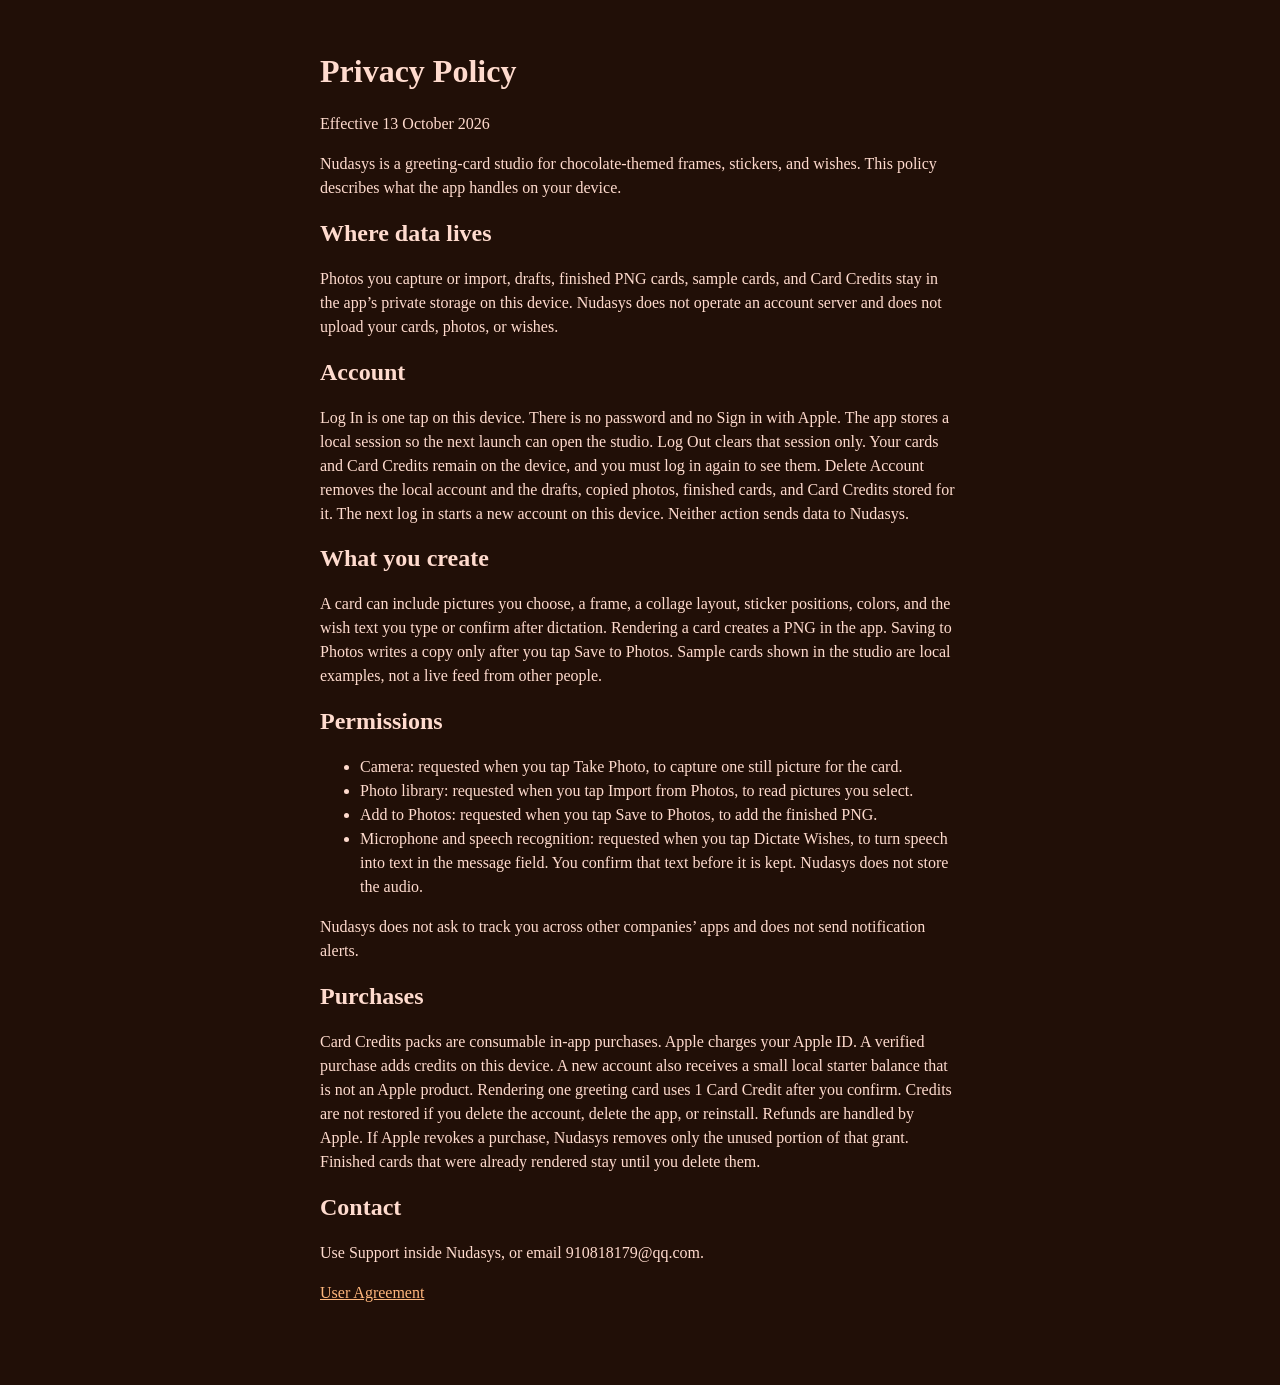
==== privacy-policy.html @ 73a372a2 "Publish the Nudasys privacy policy and user agreement. Co-authored-by: Cursor <cursoragent@cursor.co" ====
<!DOCTYPE html>
<html lang="en">
<head>
  <meta charset="utf-8">
  <meta name="viewport" content="width=device-width, initial-scale=1">
  <title>Nudasys Privacy Policy</title>
  <link rel="stylesheet" href="legal.css">
</head>
<body>
  <main>
    <h1>Privacy Policy</h1>
    <p>Effective 13 October 2026</p>
    <p>Nudasys is a greeting-card studio for chocolate-themed frames, stickers, and wishes. This policy describes what the app handles on your device.</p>
    <h2>Where data lives</h2>
    <p>Photos you capture or import, drafts, finished PNG cards, sample cards, and Card Credits stay in the app’s private storage on this device. Nudasys does not operate an account server and does not upload your cards, photos, or wishes.</p>
    <h2>Account</h2>
    <p>Log In is one tap on this device. There is no password and no Sign in with Apple. The app stores a local session so the next launch can open the studio. Log Out clears that session only. Your cards and Card Credits remain on the device, and you must log in again to see them. Delete Account removes the local account and the drafts, copied photos, finished cards, and Card Credits stored for it. The next log in starts a new account on this device. Neither action sends data to Nudasys.</p>
    <h2>What you create</h2>
    <p>A card can include pictures you choose, a frame, a collage layout, sticker positions, colors, and the wish text you type or confirm after dictation. Rendering a card creates a PNG in the app. Saving to Photos writes a copy only after you tap Save to Photos. Sample cards shown in the studio are local examples, not a live feed from other people.</p>
    <h2>Permissions</h2>
    <ul>
      <li>Camera: requested when you tap Take Photo, to capture one still picture for the card.</li>
      <li>Photo library: requested when you tap Import from Photos, to read pictures you select.</li>
      <li>Add to Photos: requested when you tap Save to Photos, to add the finished PNG.</li>
      <li>Microphone and speech recognition: requested when you tap Dictate Wishes, to turn speech into text in the message field. You confirm that text before it is kept. Nudasys does not store the audio.</li>
    </ul>
    <p>Nudasys does not ask to track you across other companies’ apps and does not send notification alerts.</p>
    <h2>Purchases</h2>
    <p>Card Credits packs are consumable in-app purchases. Apple charges your Apple ID. A verified purchase adds credits on this device. A new account also receives a small local starter balance that is not an Apple product. Rendering one greeting card uses 1 Card Credit after you confirm. Credits are not restored if you delete the account, delete the app, or reinstall. Refunds are handled by Apple. If Apple revokes a purchase, Nudasys removes only the unused portion of that grant. Finished cards that were already rendered stay until you delete them.</p>
    <h2>Contact</h2>
    <p>Use Support inside Nudasys, or email 910818179@qq.com.</p>
    <p><a href="user-agreement.html">User Agreement</a></p>
  </main>
</body>
</html>
---- legal.css ----
body { margin: 0; background: #210f07; color: #ffdbce; font-family: Georgia, "Times New Roman", serif; }
main { max-width: 40rem; margin: 0 auto; padding: 2rem 1.25rem 4rem; }
h1, h2 { font-weight: 600; }
a { color: #ffb77d; }
p, li { line-height: 1.5; }
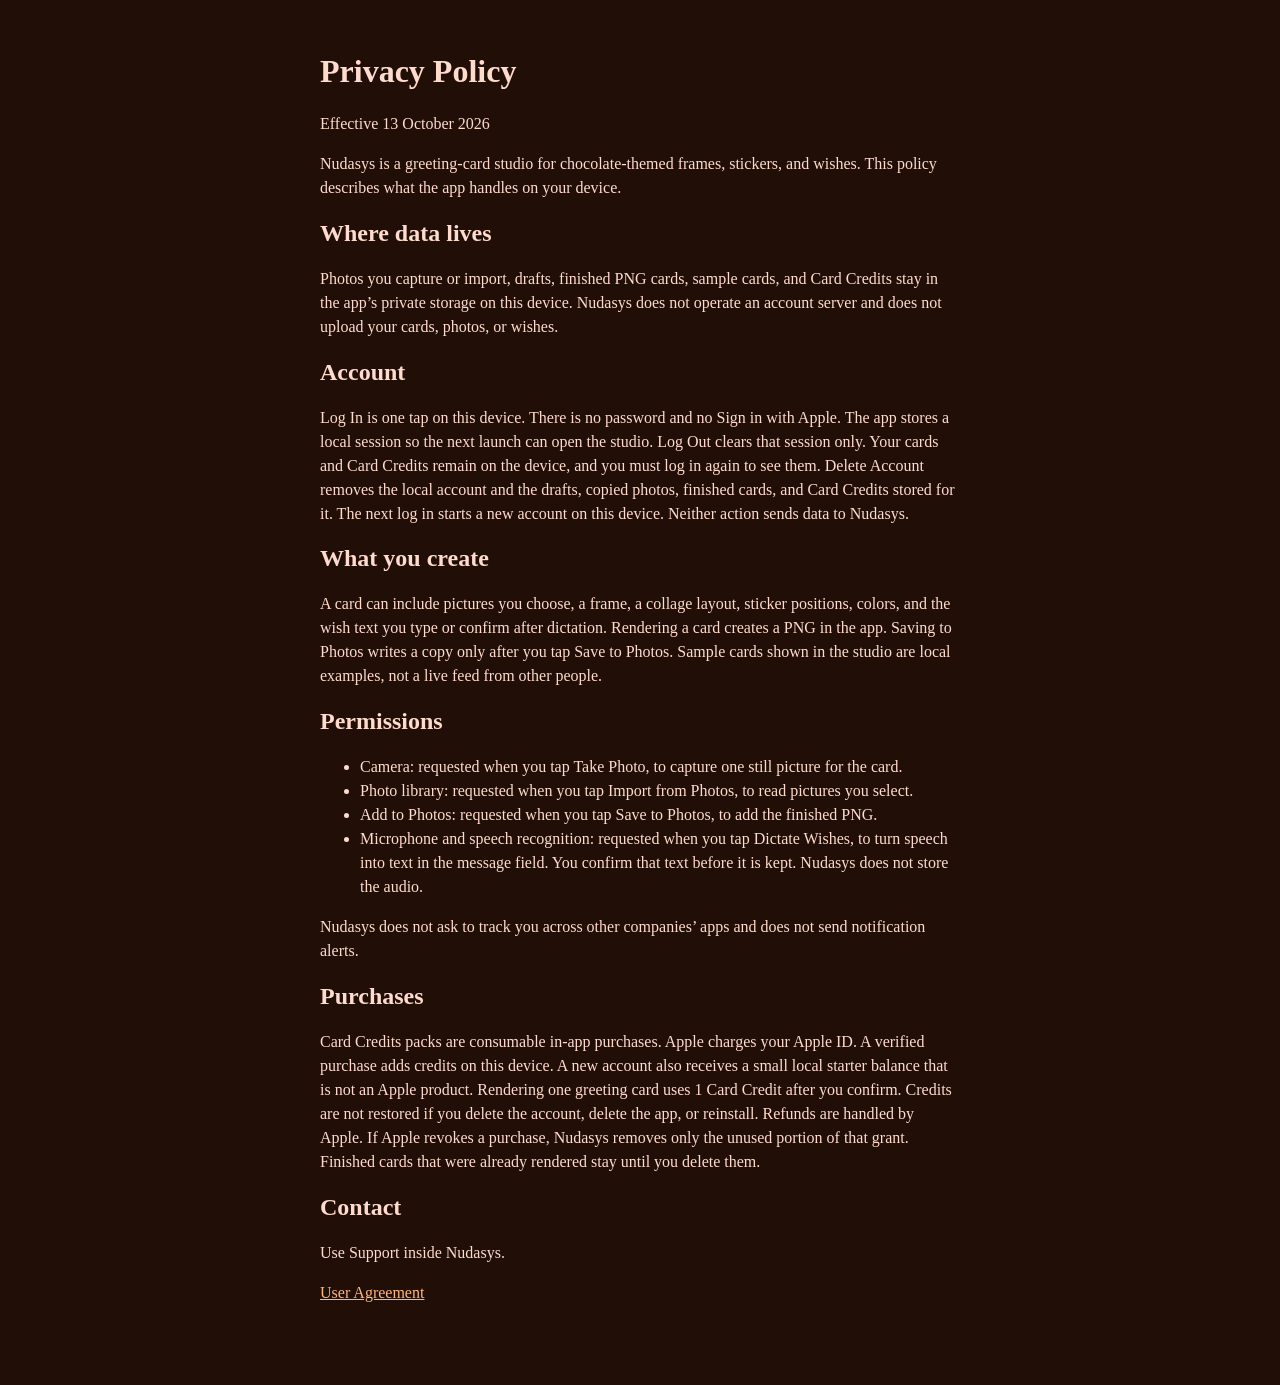
==== commit d514f29f: "Remove the contact email from the legal pages. Co-authored-by: Cursor <cursoragent@cursor.com>" ====
--- a/privacy-policy.html
+++ b/privacy-policy.html
@@ -28,7 +28,7 @@
     <h2>Purchases</h2>
     <p>Card Credits packs are consumable in-app purchases. Apple charges your Apple ID. A verified purchase adds credits on this device. A new account also receives a small local starter balance that is not an Apple product. Rendering one greeting card uses 1 Card Credit after you confirm. Credits are not restored if you delete the account, delete the app, or reinstall. Refunds are handled by Apple. If Apple revokes a purchase, Nudasys removes only the unused portion of that grant. Finished cards that were already rendered stay until you delete them.</p>
     <h2>Contact</h2>
-    <p>Use Support inside Nudasys, or email 910818179@qq.com.</p>
+    <p>Use Support inside Nudasys.</p>
     <p><a href="user-agreement.html">User Agreement</a></p>
   </main>
 </body>
